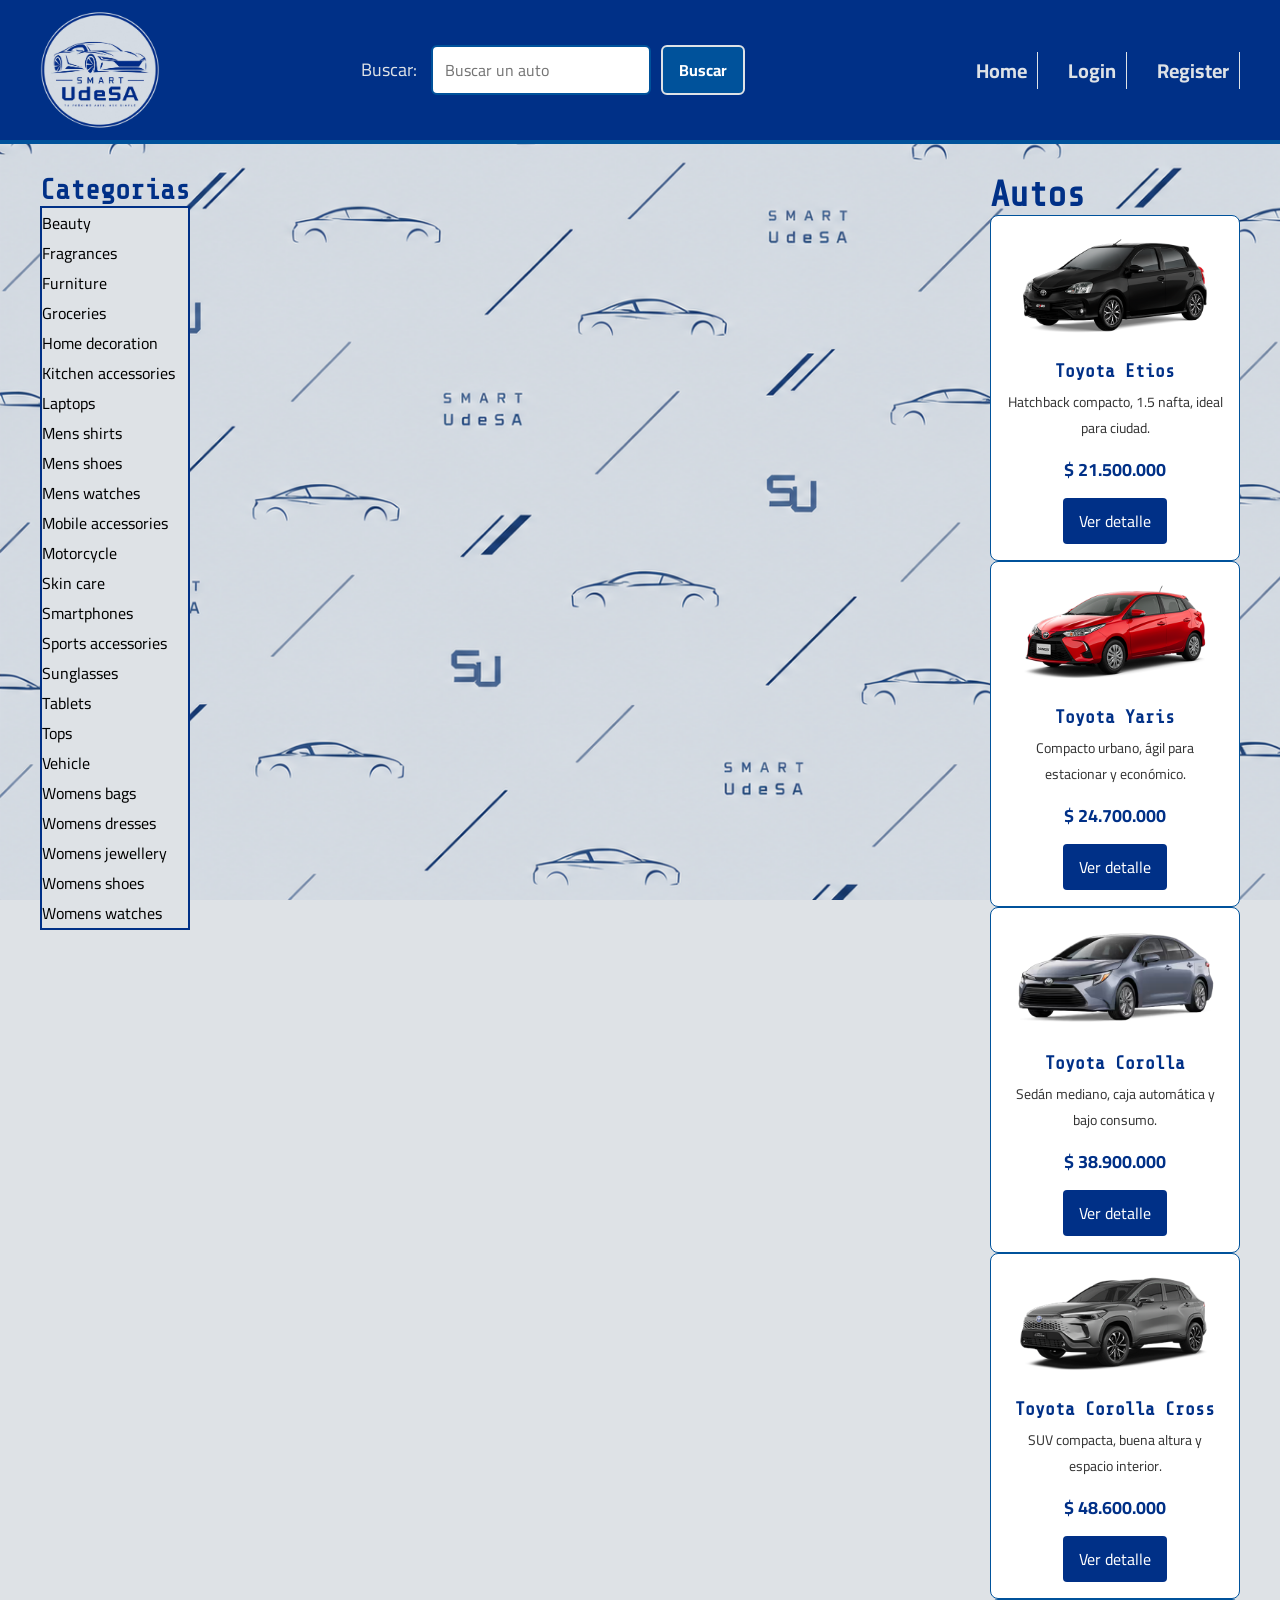
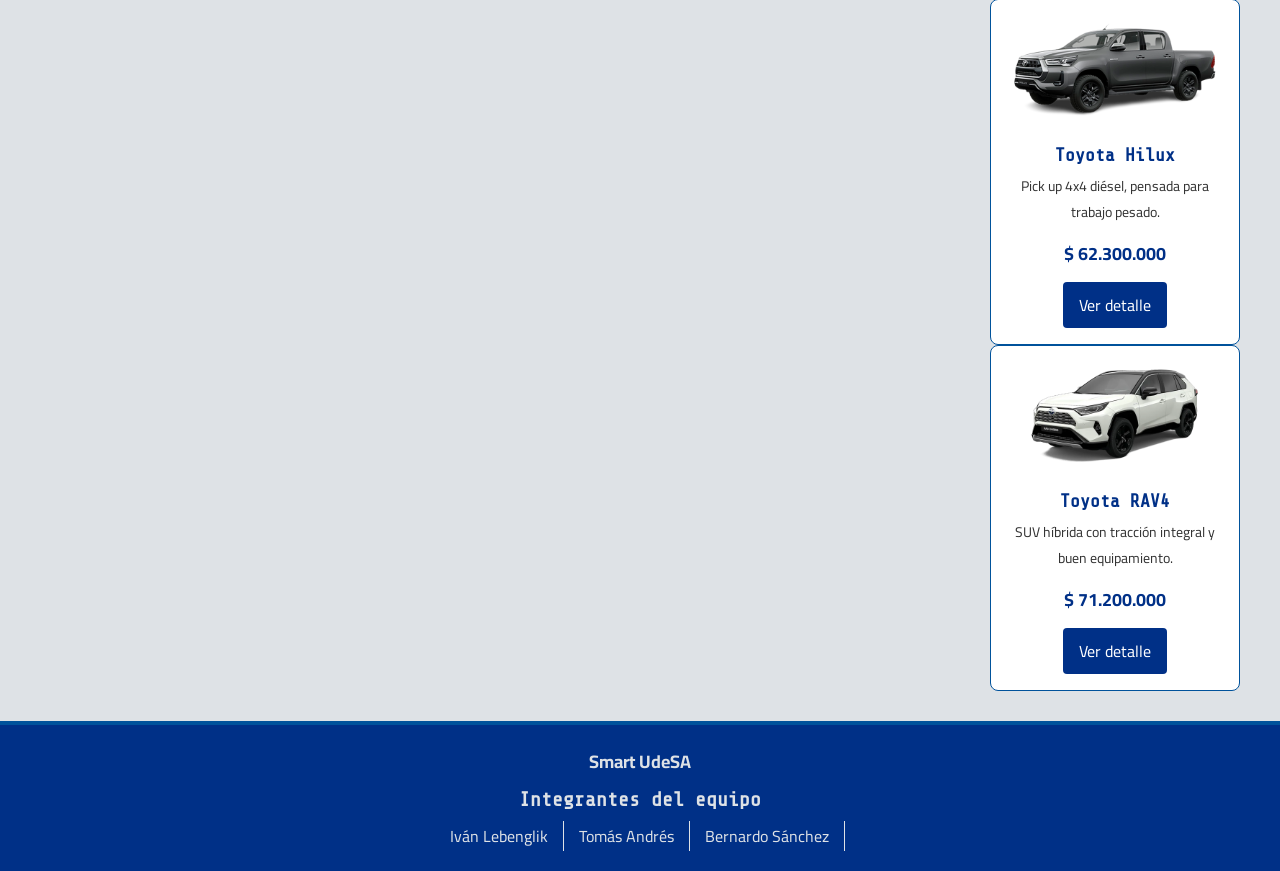
==== category.html @ da3c1d5a "arreglos minimos" ====
<!DOCTYPE html>
<html lang="es">

<head>
    <meta charset="UTF-8">
    <meta name="viewport" content="width=device-width, initial-scale=1.0">
    <title>Autos | Smart UdeSA</title>
    <link rel="preconnect" href="https://fonts.googleapis.com">
    <link rel="preconnect" href="https://fonts.gstatic.com" crossorigin>
    <link href="https://fonts.googleapis.com/css2?family=Cairo:wght@400;700&amp;family=Share+Tech+Mono&amp;display=swap" rel="stylesheet">
    <link rel="stylesheet" href="./css/styles.css">
</head>

<body>

    <header>

        <a class="logo" href="./index.html">
            <img src="./img/logoSmart.png" alt="Smart UdeSA">
        </a>

        <form class="buscador" action="./search-results.html" method="GET">
            <div>
                <label for="busqueda">Buscar:</label>
                <input id="busqueda" type="text" name="busqueda" value="" placeholder="Buscar un auto">
            </div>
            <div>
                <button type="submit">Buscar</button>
            </div>
        </form>

        <nav class="menu-principal">
            <ul>
                <li><a href="./index.html">Home</a></li>
                <li><a href="./login.html">Login</a></li>
                <li><a href="./register.html">Register</a></li>
            </ul>
        </nav>

    </header>

    <main>

        <aside>

            <nav class="nav-categorias">

                <h2>Categorias</h2>

                <ul class="menu-categorias">
                    <li><a href="./category.html">Beauty</a></li>
                    <li><a href="./category.html">Fragrances</a></li>
                    <li><a href="./category.html">Furniture</a></li>
                    <li><a href="./category.html">Groceries</a></li>
                    <li><a href="./category.html">Home decoration</a></li>
                    <li><a href="./category.html">Kitchen accessories</a></li>
                    <li><a href="./category.html">Laptops</a></li>
                    <li><a href="./category.html">Mens shirts</a></li>
                    <li><a href="./category.html">Mens shoes</a></li>
                    <li><a href="./category.html">Mens watches</a></li>
                    <li><a href="./category.html">Mobile accessories</a></li>
                    <li><a href="./category.html">Motorcycle</a></li>
                    <li><a href="./category.html">Skin care</a></li>
                    <li><a href="./category.html">Smartphones</a></li>
                    <li><a href="./category.html">Sports accessories</a></li>
                    <li><a href="./category.html">Sunglasses</a></li>
                    <li><a href="./category.html">Tablets</a></li>
                    <li><a href="./category.html">Tops</a></li>
                    <li><a href="./category.html">Vehicle</a></li>
                    <li><a href="./category.html">Womens bags</a></li>
                    <li><a href="./category.html">Womens dresses</a></li>
                    <li><a href="./category.html">Womens jewellery</a></li>
                    <li><a href="./category.html">Womens shoes</a></li>
                    <li><a href="./category.html">Womens watches</a></li>
                </ul>

            </nav>

        </aside>

        <section class="categoria">

            <h1>Autos</h1>

            <div class="grilla-productos">

                <article class="producto">
                    <img src="./img/etios.png" alt="Toyota Etios">
                    <h3>Toyota Etios</h3>
                    <p class="descripcion">Hatchback compacto, 1.5 nafta, ideal para ciudad.</p>
                    <p class="precio">$ 21.500.000</p>
                    <a class="ver-detalle" href="./product.html">Ver detalle</a>
                </article>

                <article class="producto">
                    <img src="./img/yaris.png" alt="Toyota Yaris">
                    <h3>Toyota Yaris</h3>
                    <p class="descripcion">Compacto urbano, ágil para estacionar y económico.</p>
                    <p class="precio">$ 24.700.000</p>
                    <a class="ver-detalle" href="./product.html">Ver detalle</a>
                </article>

                <article class="producto">
                    <img src="./img/corolla.png" alt="Toyota Corolla">
                    <h3>Toyota Corolla</h3>
                    <p class="descripcion">Sedán mediano, caja automática y bajo consumo.</p>
                    <p class="precio">$ 38.900.000</p>
                    <a class="ver-detalle" href="./product.html">Ver detalle</a>
                </article>

                <article class="producto">
                    <img src="./img/corolla-cross.png" alt="Toyota Corolla Cross">
                    <h3>Toyota Corolla Cross</h3>
                    <p class="descripcion">SUV compacta, buena altura y espacio interior.</p>
                    <p class="precio">$ 48.600.000</p>
                    <a class="ver-detalle" href="./product.html">Ver detalle</a>
                </article>

                <article class="producto">
                    <img src="./img/hilux.png" alt="Toyota Hilux">
                    <h3>Toyota Hilux</h3>
                    <p class="descripcion">Pick up 4x4 diésel, pensada para trabajo pesado.</p>
                    <p class="precio">$ 62.300.000</p>
                    <a class="ver-detalle" href="./product.html">Ver detalle</a>
                </article>

                <article class="producto">
                    <img src="./img/rav4.png" alt="Toyota RAV4">
                    <h3>Toyota RAV4</h3>
                    <p class="descripcion">SUV híbrida con tracción integral y buen equipamiento.</p>
                    <p class="precio">$ 71.200.000</p>
                    <a class="ver-detalle" href="./product.html">Ver detalle</a>
                </article>

            </div>

        </section>

    </main>

    <footer>

        <p>Smart UdeSA</p>

        <h2>Integrantes del equipo</h2>

        <ul class="integrantes">
            <li>Iván Lebenglik</li>
            <li>Tomás Andrés</li>
            <li>Bernardo Sánchez</li>
        </ul>

    </footer>

</body>

</html>
---- css/styles.css ----
/* 1. Reset y base (Ivan) */

* {
    box-sizing: border-box;
    margin: 0;
    padding: 0;
}

ul,
ol {
    list-style: none;
}

li {
    list-style: none;
}

a {
    text-decoration: none;
    color: #000;
}

body {
    font-family: "Cairo", sans-serif;
    font-size: 16px;
    color: #333333;
    background-color: #dee2e6;
    background-image: url("../img/backSmartUdesa.png");
    background-repeat: no-repeat;
    background-size: cover;
    background-attachment: fixed;
}

h1,
h2,
h3 {
    font-family: "Share Tech Mono", monospace;
    color: #003087;
}

h1 {
    font-size: 36px;
}

h2 {
    font-size: 28px;
}

h3 {
    font-size: 20px;
}

main {
    display: flex;
    flex-direction: row;
    flex-wrap: wrap;
    justify-content: space-between;
    padding: 30px 40px;
}

/* 2. Header y nav superior (Ivan) */

header {
    display: flex;
    flex-direction: row;
    flex-wrap: wrap;
    justify-content: space-between;
    align-items: center;
    padding: 10px 40px;
    background-color: #003087;
    border-bottom: 4px solid #00529B;
}

.logo img {
    display: block;
    width: 120px;
    height: 120px;
}

.menu-principal ul {
    display: flex;
    flex-direction: row;
    justify-content: flex-end;
}

.menu-principal li {
    margin-left: 20px;
    border-right: 1px solid #dee2e6;
}

.menu-principal a {
    padding: 0 10px;
    color: #dee2e6;
    font-size: 20px;
    font-weight: bold;
}

.buscador {
    display: flex;
    flex-direction: row;
    align-items: center;
}

.buscador label {
    margin-right: 10px;
    color: #dee2e6;
    font-size: 18px;
}

.buscador input {
    width: 220px;
    padding: 8px 12px;
    border: 2px solid #00529B;
    border-radius: 6px;
    font-family: "Cairo", sans-serif;
    font-size: 16px;
}

.buscador button {
    margin-left: 10px;
    padding: 8px 16px;
    background-color: #00529B;
    color: #ffffff;
    border: 2px solid #dee2e6;
    border-radius: 6px;
    font-family: "Cairo", sans-serif;
    font-size: 16px;
    font-weight: bold;
}

/* 3. Menu de categorias (Tomas) */

/* 4. Footer (Ivan) */

footer {
    display: flex;
    flex-direction: column;
    align-items: center;
    padding: 20px 40px;
    background-color: #003087;
    color: #dee2e6;
    border-top: 4px solid #00529B;
}

footer p {
    font-size: 18px;
    font-weight: bold;
}

footer h2 {
    margin: 10px 0;
    color: #dee2e6;
    font-size: 20px;
}

.integrantes {
    display: flex;
    flex-direction: row;
    flex-wrap: wrap;
    justify-content: center;
}

.integrantes li {
    padding: 0 15px;
    border-right: 1px solid #dee2e6;
}

/* 5. Tarjeta de producto (Bernardo) */
.producto {
    background-color: #ffffff;
    border: 1px solid #00529B;
    border-radius: 8px;
    padding: 16px;
    width: 250px;
    text-align: center;
}

.producto img {
    width: 100%;
    border-radius: 4px;
}

.producto h3 {
    color: #003087;
    font-size: 18px;
    margin-top: 12px;
    margin-bottom: 8px;
}

.producto .descripcion {
    color: #333333;
    font-size: 14px;
    margin-bottom: 12px;
}

.producto .precio {
    color: #003087;
    font-size: 18px;
    font-weight: bold;
    margin-bottom: 12px;
}

.producto .ver-detalle {
    display: inline-block;
    background-color: #003087;
    color: #ffffff;
    padding: 8px 16px;
    border-radius: 4px;
    text-decoration: none;
}

/* 6. Home (Ivan) */

.contenido-home {
    width: 78%;
}

.productos-aleatorios,
.mas-vendidos {
    width: 100%;
    margin-bottom: 40px;
}

.productos-aleatorios h2,
.mas-vendidos h2 {
    margin-bottom: 20px;
    padding-bottom: 10px;
    border-bottom: 2px solid #003087;
}

.grilla-home {
    display: flex;
    flex-direction: row;
    flex-wrap: wrap;
    justify-content: space-between;
}

.grilla-home article {
    margin-bottom: 30px;
}

/* 7. Categoria y busqueda (Bernardo) */

/* 8. Detalle de producto (Tomas) */

/* 9. Login y registro (Tomas) */

.button{
    font-size: 20px;
    padding: 8px 16px;
}

.login{
width: 400px;
margin: 150px auto;
padding: 30px;
 justify-content: center;
 align-items: center;
 font-size: 20px;
 background-color: #dee2e6;
 border: solid #003087;

}

.login-field{
   width: 100%;
   border: 2px solid #003087;
   padding: 12px;
   margin: 15px 0;
   box-sizing: border-box;
}

.login-field2{
width: 100%;
     margin: 15px 0;
  
}

.register{
width: 400px;
    margin: 150px auto;
    padding: 30px;
    text-align: left;
    font-size: 20px;
   background-color: #dee2e6;
    border: solid  #003087;
}

.register-field{
     width: 100%;
     border: 2px solid  #003087;
     padding: 12px;
     margin: 15px 0;
     box-sizing: border-box;
}

.register-field2{
width: 100%;
     margin: 15px 0;
   
}

.producto1{
    display: flex;
    margin: 15px;
    width: 1180px;
    justify-content: space-around;
    flex-wrap: wrap;
    flex-direction: row;
    padding: 50px;

}

.menu-categorias{
    background-color: #dee2e6;
    border: 2px solid #003087;
}


/* ========== RESPONSIVE (siempre al final) ========== */
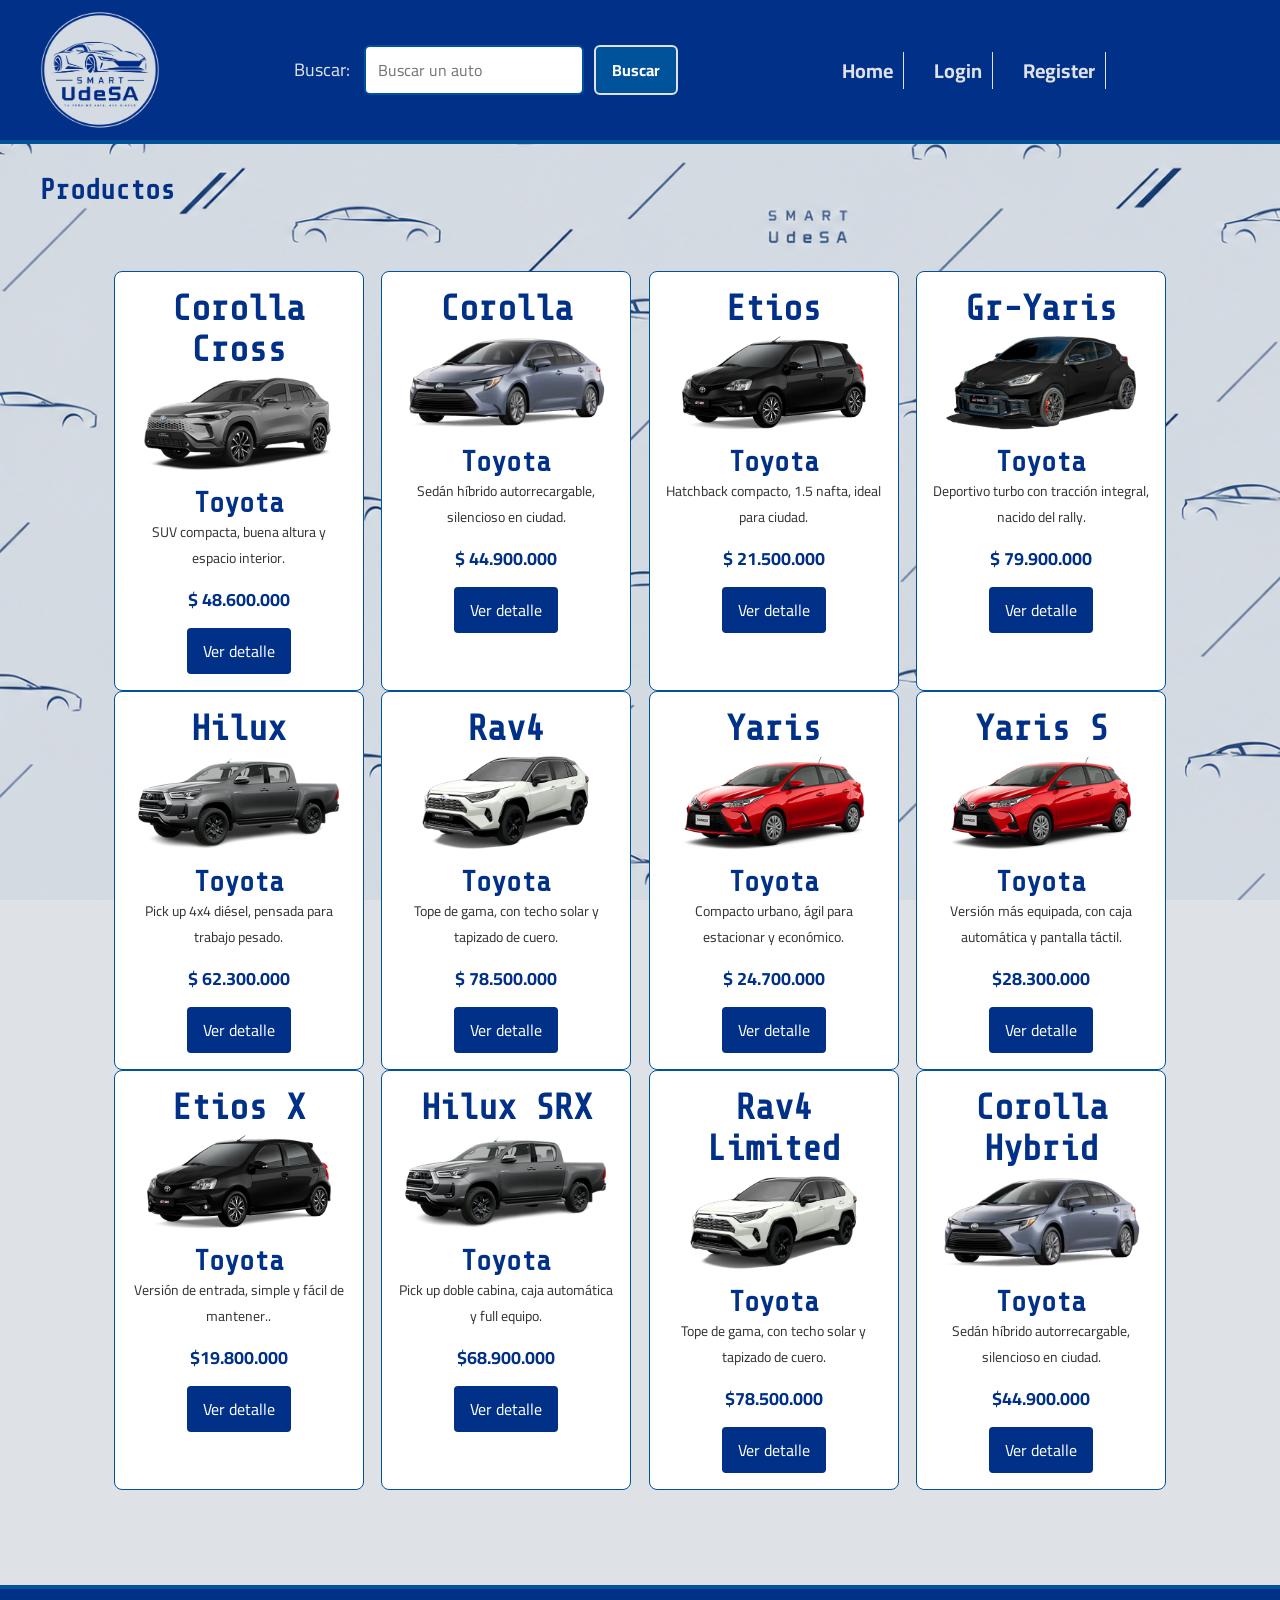
==== commit 2595dde6: "product-category" ====
--- a/category.html
+++ b/category.html
@@ -1,25 +1,20 @@
-<!DOCTYPE html>
-<html lang="es">
-
-<head>
-    <meta charset="UTF-8">
-    <meta name="viewport" content="width=device-width, initial-scale=1.0">
-    <title>Autos | Smart UdeSA</title>
-    <link rel="preconnect" href="https://fonts.googleapis.com">
+<!doctype html>
+<html lang="en">
+  <head>
+    <meta charset="UTF-8" />
+    <meta name="viewport" content="width=device-width, initial-scale=1.0" />
+    <link rel="stylesheet" href="./css/styles.css"/>
+     <link rel="preconnect" href="https://fonts.googleapis.com">
     <link rel="preconnect" href="https://fonts.gstatic.com" crossorigin>
     <link href="https://fonts.googleapis.com/css2?family=Cairo:wght@400;700&amp;family=Share+Tech+Mono&amp;display=swap" rel="stylesheet">
-    <link rel="stylesheet" href="./css/styles.css">
-</head>
-
-<body>
-
+    <title>Category | Smart UdeSA</title>
+  </head>
+  <body>
     <header>
-
-        <a class="logo" href="./index.html">
-            <img src="./img/logoSmart.png" alt="Smart UdeSA">
-        </a>
-
-        <form class="buscador" action="./search-results.html" method="GET">
+       <a class="logo" href="./index.html">
+        <img class="logo1" src="./img/logoSmart.png" alt="Smart UdeSA" />
+      </a>
+       <form class="buscador" action="./search-results.html" method="GET">
             <div>
                 <label for="busqueda">Buscar:</label>
                 <input id="busqueda" type="text" name="busqueda" value="" placeholder="Buscar un auto">
@@ -29,7 +24,7 @@
             </div>
         </form>
 
-        <nav class="menu-principal">
+   <nav class="menu-principal">
             <ul>
                 <li><a href="./index.html">Home</a></li>
                 <li><a href="./login.html">Login</a></li>
@@ -37,121 +32,133 @@
             </ul>
         </nav>
 
+          <li></li>
+        </ul>
+      </nav>
+    
     </header>
 
     <main>
 
-        <aside>
+      <h2>Productos</h2>
 
-            <nav class="nav-categorias">
+      <section class="producto1">
+      <article class="producto">
+        <h1>Corolla Cross</h1>
+        <img src="./img/corolla-cross.png" alt="Corolla Cross" />
+        <h2>Toyota</h2>
+        <p class="descripcion">
+          SUV compacta, buena altura y espacio interior.
+        </p>
+        <p class="precio">$ 48.600.000</p>
+        <a class="ver-detalle" href="./product.html">Ver detalle</a>
+      </article>
 
-                <h2>Categorias</h2>
+      <article class="producto">
+        <h1>Corolla</h1>
+        <img src="./img/corolla.png" alt="Corolla" />
+        <h2>Toyota</h2>
+        <p class="descripcion">
+          Sedán híbrido autorrecargable, silencioso en ciudad.
+        </p>
+        <p class="precio">$ 44.900.000</p>
+        <a class="ver-detalle" href="./product.html">Ver detalle</a>
+      </article>
 
-                <ul class="menu-categorias">
-                    <li><a href="./category.html">Beauty</a></li>
-                    <li><a href="./category.html">Fragrances</a></li>
-                    <li><a href="./category.html">Furniture</a></li>
-                    <li><a href="./category.html">Groceries</a></li>
-                    <li><a href="./category.html">Home decoration</a></li>
-                    <li><a href="./category.html">Kitchen accessories</a></li>
-                    <li><a href="./category.html">Laptops</a></li>
-                    <li><a href="./category.html">Mens shirts</a></li>
-                    <li><a href="./category.html">Mens shoes</a></li>
-                    <li><a href="./category.html">Mens watches</a></li>
-                    <li><a href="./category.html">Mobile accessories</a></li>
-                    <li><a href="./category.html">Motorcycle</a></li>
-                    <li><a href="./category.html">Skin care</a></li>
-                    <li><a href="./category.html">Smartphones</a></li>
-                    <li><a href="./category.html">Sports accessories</a></li>
-                    <li><a href="./category.html">Sunglasses</a></li>
-                    <li><a href="./category.html">Tablets</a></li>
-                    <li><a href="./category.html">Tops</a></li>
-                    <li><a href="./category.html">Vehicle</a></li>
-                    <li><a href="./category.html">Womens bags</a></li>
-                    <li><a href="./category.html">Womens dresses</a></li>
-                    <li><a href="./category.html">Womens jewellery</a></li>
-                    <li><a href="./category.html">Womens shoes</a></li>
-                    <li><a href="./category.html">Womens watches</a></li>
-                </ul>
-
-            </nav>
-
-        </aside>
-
-        <section class="categoria">
-
-            <h1>Autos</h1>
-
-            <div class="grilla-productos">
-
-                <article class="producto">
-                    <img src="./img/etios.png" alt="Toyota Etios">
-                    <h3>Toyota Etios</h3>
-                    <p class="descripcion">Hatchback compacto, 1.5 nafta, ideal para ciudad.</p>
+<article class="producto">
+      <h1>Etios</h1>
+      <img src="./img/etios.png" alt="Etios"/>
+      <h2>Toyota</h2>
+          <p class="descripcion">Hatchback compacto, 1.5 nafta, ideal para ciudad.</p>
                     <p class="precio">$ 21.500.000</p>
                     <a class="ver-detalle" href="./product.html">Ver detalle</a>
                 </article>
 
+<article class="producto">
+      <h1>Gr-Yaris</h1>
+      <img src="./img/gr-yaris.png" alt="gr-Yaris" />
+      <h2>Toyota</h2>
+       <p class="descripcion">Deportivo turbo con tracción integral, nacido del rally.</p>
+                    <p class="precio">$ 79.900.000</p>
+                    <a class="ver-detalle" href="./product.html">Ver detalle</a>
+                </article>
+
                 <article class="producto">
-                    <img src="./img/yaris.png" alt="Toyota Yaris">
-                    <h3>Toyota Yaris</h3>
-                    <p class="descripcion">Compacto urbano, ágil para estacionar y económico.</p>
+      <h1>Hilux</h1>
+      <img src="./img/hilux.png" alt="Hilux" />
+      <h2>Toyota</h2>
+    <p class="descripcion">Pick up 4x4 diésel, pensada para trabajo pesado.</p>
+                    <p class="precio">$ 62.300.000</p>
+                    <a class="ver-detalle" href="./product.html">Ver detalle</a>
+                </article>
+
+                  <article class="producto">
+      <h1>Rav4</h1>
+      <img src="./img/rav4.png" alt="Rav4"/>
+      <h2>Toyota</h2>
+<p class="descripcion">Tope de gama, con techo solar y tapizado de cuero.</p>
+                    <p class="precio">$ 78.500.000</p>
+                    <a class="ver-detalle" href="./product.html">Ver detalle</a>
+                    </article>
+
+         <article class="producto">
+      <h1>Yaris</h1>
+      <img src="./img/yaris.png" alt="Yaris"/>
+      <h2>Toyota</h2>
+       <p class="descripcion">Compacto urbano, ágil para estacionar y económico.</p>
                     <p class="precio">$ 24.700.000</p>
                     <a class="ver-detalle" href="./product.html">Ver detalle</a>
                 </article>
 
                 <article class="producto">
-                    <img src="./img/corolla.png" alt="Toyota Corolla">
-                    <h3>Toyota Corolla</h3>
-                    <p class="descripcion">Sedán mediano, caja automática y bajo consumo.</p>
-                    <p class="precio">$ 38.900.000</p>
-                    <a class="ver-detalle" href="./product.html">Ver detalle</a>
+                  <h1>Yaris S</h1>
+                  <img src="./img/yaris.png"/>
+                  <h2>Toyota</h2>
+                  <p class="descripcion">Versión más equipada, con caja automática y pantalla táctil.</p>
+                  <p class="precio">$28.300.000</p>
+                  <a class="ver-detalle" href="./product.html">Ver detalle</a>
                 </article>
 
-                <article class="producto">
-                    <img src="./img/corolla-cross.png" alt="Toyota Corolla Cross">
-                    <h3>Toyota Corolla Cross</h3>
-                    <p class="descripcion">SUV compacta, buena altura y espacio interior.</p>
-                    <p class="precio">$ 48.600.000</p>
-                    <a class="ver-detalle" href="./product.html">Ver detalle</a>
+                   <article class="producto">
+                  <h1>Etios X</h1>
+                  <img src="./img/etios.png"/>
+                  <h2>Toyota</h2>
+                  <p class="descripcion">Versión de entrada, simple y fácil de mantener..</p>
+                  <p class="precio">$19.800.000</p>
+                  <a class="ver-detalle" href="./product.html">Ver detalle</a>
                 </article>
 
-                <article class="producto">
-                    <img src="./img/hilux.png" alt="Toyota Hilux">
-                    <h3>Toyota Hilux</h3>
-                    <p class="descripcion">Pick up 4x4 diésel, pensada para trabajo pesado.</p>
-                    <p class="precio">$ 62.300.000</p>
-                    <a class="ver-detalle" href="./product.html">Ver detalle</a>
+                   <article class="producto">
+                  <h1>Hilux SRX</h1>
+                  <img src="./img/hilux.png"/>
+                  <h2>Toyota</h2>
+                  <p class="descripcion">Pick up doble cabina, caja automática y full equipo.</p>
+                  <p class="precio">$68.900.000</p>
+                  <a class="ver-detalle" href="./product.html">Ver detalle</a>
                 </article>
 
-                <article class="producto">
-                    <img src="./img/rav4.png" alt="Toyota RAV4">
-                    <h3>Toyota RAV4</h3>
-                    <p class="descripcion">SUV híbrida con tracción integral y buen equipamiento.</p>
-                    <p class="precio">$ 71.200.000</p>
-                    <a class="ver-detalle" href="./product.html">Ver detalle</a>
+                 <article class="producto">
+                  <h1>Rav4 Limited</h1>
+                  <img src="./img/rav4.png"/>
+                  <h2>Toyota</h2>
+                  <p class="descripcion">Tope de gama, con techo solar y tapizado de cuero.</p>
+                  <p class="precio">$78.500.000</p>
+                  <a class="ver-detalle" href="./product.html">Ver detalle</a>
                 </article>
 
-            </div>
+                 <article class="producto">
+                  <h1>Corolla Hybrid</h1>
+                  <img src="./img/corolla.png"/>
+                  <h2>Toyota</h2>
+                  <p class="descripcion">Sedán híbrido autorrecargable, silencioso en ciudad.</p>
+                  <p class="precio">$44.900.000</p>
+                  <a class="ver-detalle" href="./product.html">Ver detalle</a>
+                </article>
 
-        </section>
+                </section>
 
     </main>
 
-    <footer>
-
-        <p>Smart UdeSA</p>
-
-        <h2>Integrantes del equipo</h2>
-
-        <ul class="integrantes">
-            <li>Iván Lebenglik</li>
-            <li>Tomás Andrés</li>
-            <li>Bernardo Sánchez</li>
-        </ul>
-
-    </footer>
-
-</body>
-
+    <footer></footer>
+  </body>
 </html>
--- a/css/styles.css
+++ b/css/styles.css
@@ -317,4 +317,5 @@
 }
 
 
+
 /* ========== RESPONSIVE (siempre al final) ========== */
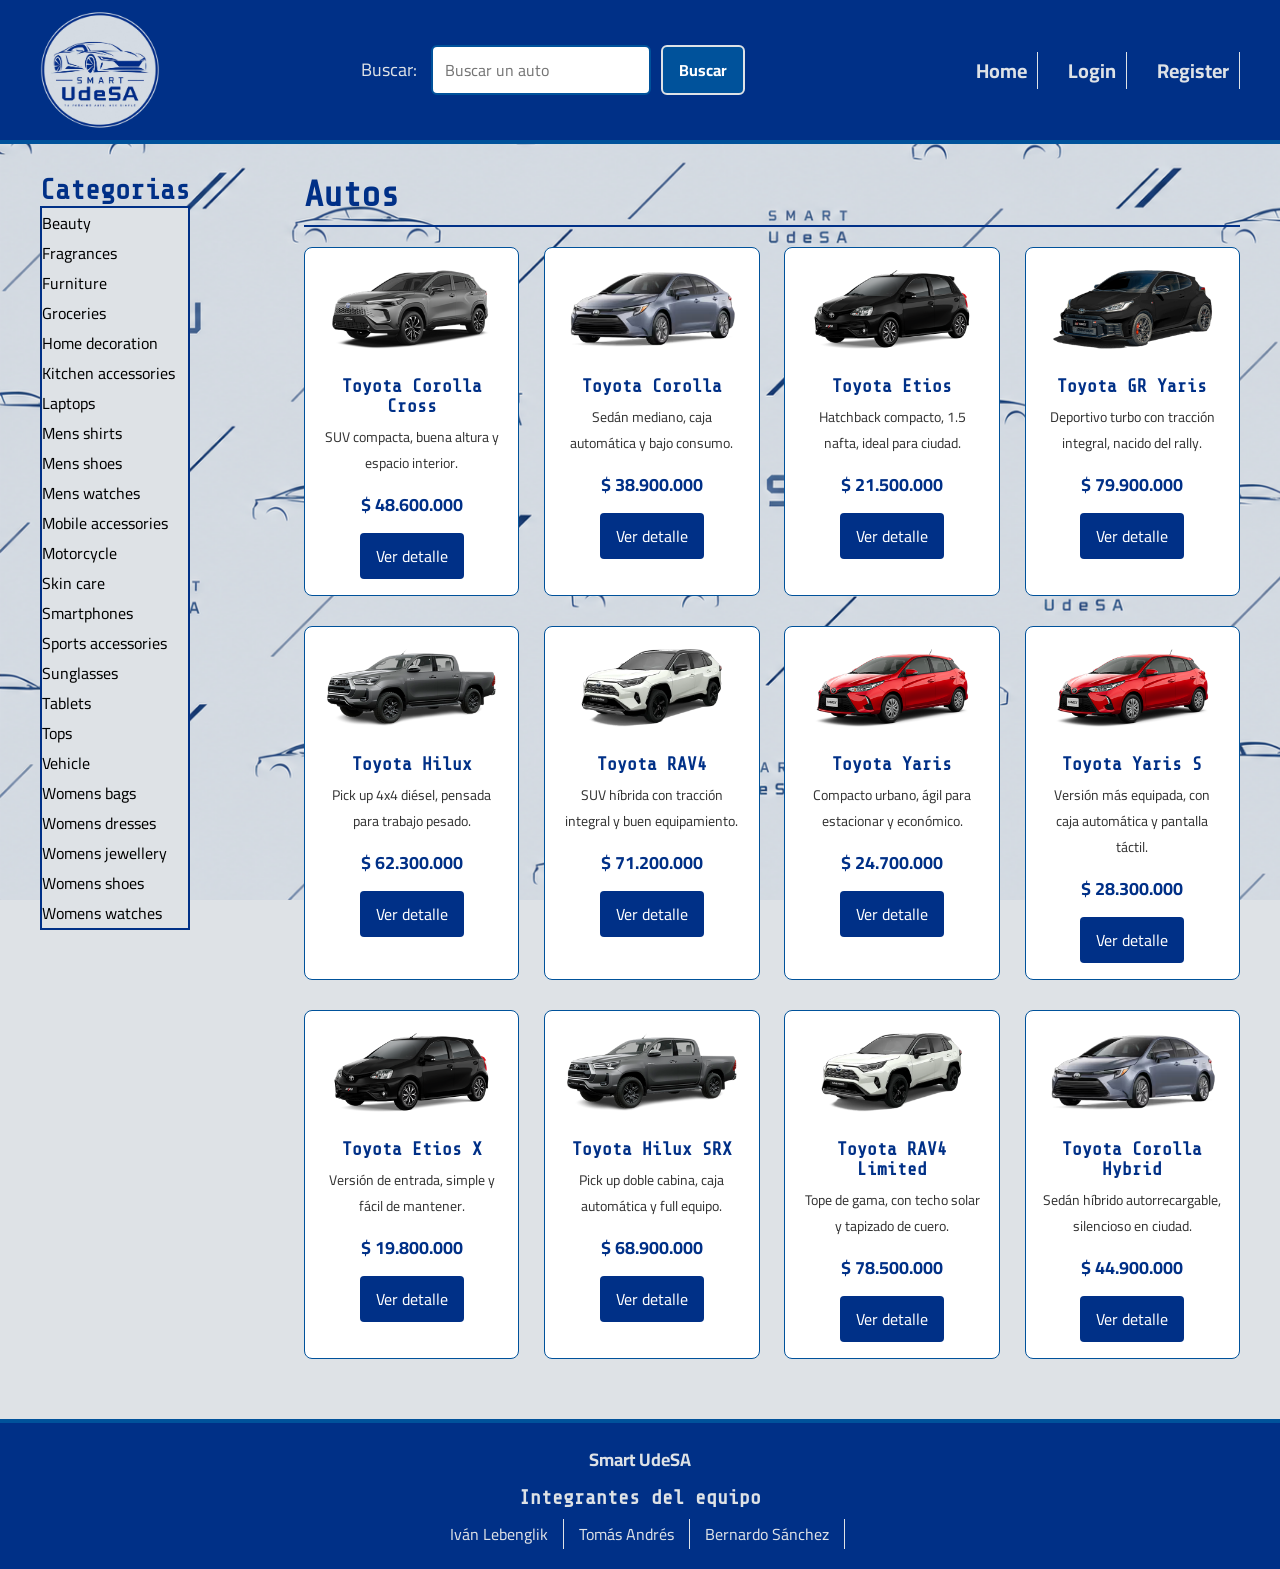
==== commit 807b5bfb: "menu de categorias en category y arreglos de consigna" ====
--- a/category.html
+++ b/category.html
@@ -1,20 +1,25 @@
-<!doctype html>
-<html lang="en">
-  <head>
-    <meta charset="UTF-8" />
-    <meta name="viewport" content="width=device-width, initial-scale=1.0" />
-    <link rel="stylesheet" href="./css/styles.css"/>
-     <link rel="preconnect" href="https://fonts.googleapis.com">
+<!DOCTYPE html>
+<html lang="es">
+
+<head>
+    <meta charset="UTF-8">
+    <meta name="viewport" content="width=device-width, initial-scale=1.0">
+    <title>Autos | Smart UdeSA</title>
+    <link rel="preconnect" href="https://fonts.googleapis.com">
     <link rel="preconnect" href="https://fonts.gstatic.com" crossorigin>
     <link href="https://fonts.googleapis.com/css2?family=Cairo:wght@400;700&amp;family=Share+Tech+Mono&amp;display=swap" rel="stylesheet">
-    <title>Category | Smart UdeSA</title>
-  </head>
-  <body>
+    <link rel="stylesheet" href="./css/styles.css">
+</head>
+
+<body>
+
     <header>
-       <a class="logo" href="./index.html">
-        <img class="logo1" src="./img/logoSmart.png" alt="Smart UdeSA" />
-      </a>
-       <form class="buscador" action="./search-results.html" method="GET">
+
+        <a class="logo" href="./index.html">
+            <img src="./img/logo-smart.png" alt="Smart UdeSA">
+        </a>
+
+        <form class="buscador" action="./search-results.html" method="GET">
             <div>
                 <label for="busqueda">Buscar:</label>
                 <input id="busqueda" type="text" name="busqueda" value="" placeholder="Buscar un auto">
@@ -24,7 +29,7 @@
             </div>
         </form>
 
-   <nav class="menu-principal">
+        <nav class="menu-principal">
             <ul>
                 <li><a href="./index.html">Home</a></li>
                 <li><a href="./login.html">Login</a></li>
@@ -32,133 +37,169 @@
             </ul>
         </nav>
 
-          <li></li>
+    </header>
+
+    <main>
+
+        <aside>
+
+            <nav class="nav-categorias">
+
+                <h2>Categorias</h2>
+
+                <ul class="menu-categorias">
+                    <li><a href="./category.html">Beauty</a></li>
+                    <li><a href="./category.html">Fragrances</a></li>
+                    <li><a href="./category.html">Furniture</a></li>
+                    <li><a href="./category.html">Groceries</a></li>
+                    <li><a href="./category.html">Home decoration</a></li>
+                    <li><a href="./category.html">Kitchen accessories</a></li>
+                    <li><a href="./category.html">Laptops</a></li>
+                    <li><a href="./category.html">Mens shirts</a></li>
+                    <li><a href="./category.html">Mens shoes</a></li>
+                    <li><a href="./category.html">Mens watches</a></li>
+                    <li><a href="./category.html">Mobile accessories</a></li>
+                    <li><a href="./category.html">Motorcycle</a></li>
+                    <li><a href="./category.html">Skin care</a></li>
+                    <li><a href="./category.html">Smartphones</a></li>
+                    <li><a href="./category.html">Sports accessories</a></li>
+                    <li><a href="./category.html">Sunglasses</a></li>
+                    <li><a href="./category.html">Tablets</a></li>
+                    <li><a href="./category.html">Tops</a></li>
+                    <li><a href="./category.html">Vehicle</a></li>
+                    <li><a href="./category.html">Womens bags</a></li>
+                    <li><a href="./category.html">Womens dresses</a></li>
+                    <li><a href="./category.html">Womens jewellery</a></li>
+                    <li><a href="./category.html">Womens shoes</a></li>
+                    <li><a href="./category.html">Womens watches</a></li>
+                </ul>
+
+            </nav>
+
+        </aside>
+
+        <section class="categoria">
+
+            <h1>Autos</h1>
+
+            <div class="grilla-productos">
+
+                <article class="producto">
+                    <img src="./img/corolla-cross.png" alt="Toyota Corolla Cross">
+                    <h3>Toyota Corolla Cross</h3>
+                    <p class="descripcion">SUV compacta, buena altura y espacio interior.</p>
+                    <p class="precio">$ 48.600.000</p>
+                    <a class="ver-detalle" href="./product.html">Ver detalle</a>
+                </article>
+
+                <article class="producto">
+                    <img src="./img/corolla.png" alt="Toyota Corolla">
+                    <h3>Toyota Corolla</h3>
+                    <p class="descripcion">Sedán mediano, caja automática y bajo consumo.</p>
+                    <p class="precio">$ 38.900.000</p>
+                    <a class="ver-detalle" href="./product.html">Ver detalle</a>
+                </article>
+
+                <article class="producto">
+                    <img src="./img/etios.png" alt="Toyota Etios">
+                    <h3>Toyota Etios</h3>
+                    <p class="descripcion">Hatchback compacto, 1.5 nafta, ideal para ciudad.</p>
+                    <p class="precio">$ 21.500.000</p>
+                    <a class="ver-detalle" href="./product.html">Ver detalle</a>
+                </article>
+
+                <article class="producto">
+                    <img src="./img/gr-yaris.png" alt="Toyota GR Yaris">
+                    <h3>Toyota GR Yaris</h3>
+                    <p class="descripcion">Deportivo turbo con tracción integral, nacido del rally.</p>
+                    <p class="precio">$ 79.900.000</p>
+                    <a class="ver-detalle" href="./product.html">Ver detalle</a>
+                </article>
+
+                <article class="producto">
+                    <img src="./img/hilux.png" alt="Toyota Hilux">
+                    <h3>Toyota Hilux</h3>
+                    <p class="descripcion">Pick up 4x4 diésel, pensada para trabajo pesado.</p>
+                    <p class="precio">$ 62.300.000</p>
+                    <a class="ver-detalle" href="./product.html">Ver detalle</a>
+                </article>
+
+                <article class="producto">
+                    <img src="./img/rav4.png" alt="Toyota RAV4">
+                    <h3>Toyota RAV4</h3>
+                    <p class="descripcion">SUV híbrida con tracción integral y buen equipamiento.</p>
+                    <p class="precio">$ 71.200.000</p>
+                    <a class="ver-detalle" href="./product.html">Ver detalle</a>
+                </article>
+
+                <article class="producto">
+                    <img src="./img/yaris.png" alt="Toyota Yaris">
+                    <h3>Toyota Yaris</h3>
+                    <p class="descripcion">Compacto urbano, ágil para estacionar y económico.</p>
+                    <p class="precio">$ 24.700.000</p>
+                    <a class="ver-detalle" href="./product.html">Ver detalle</a>
+                </article>
+
+                <article class="producto">
+                    <img src="./img/yaris.png" alt="Toyota Yaris S">
+                    <h3>Toyota Yaris S</h3>
+                    <p class="descripcion">Versión más equipada, con caja automática y pantalla táctil.</p>
+                    <p class="precio">$ 28.300.000</p>
+                    <a class="ver-detalle" href="./product.html">Ver detalle</a>
+                </article>
+
+                <article class="producto">
+                    <img src="./img/etios.png" alt="Toyota Etios X">
+                    <h3>Toyota Etios X</h3>
+                    <p class="descripcion">Versión de entrada, simple y fácil de mantener.</p>
+                    <p class="precio">$ 19.800.000</p>
+                    <a class="ver-detalle" href="./product.html">Ver detalle</a>
+                </article>
+
+                <article class="producto">
+                    <img src="./img/hilux.png" alt="Toyota Hilux SRX">
+                    <h3>Toyota Hilux SRX</h3>
+                    <p class="descripcion">Pick up doble cabina, caja automática y full equipo.</p>
+                    <p class="precio">$ 68.900.000</p>
+                    <a class="ver-detalle" href="./product.html">Ver detalle</a>
+                </article>
+
+                <article class="producto">
+                    <img src="./img/rav4.png" alt="Toyota RAV4 Limited">
+                    <h3>Toyota RAV4 Limited</h3>
+                    <p class="descripcion">Tope de gama, con techo solar y tapizado de cuero.</p>
+                    <p class="precio">$ 78.500.000</p>
+                    <a class="ver-detalle" href="./product.html">Ver detalle</a>
+                </article>
+
+                <article class="producto">
+                    <img src="./img/corolla.png" alt="Toyota Corolla Hybrid">
+                    <h3>Toyota Corolla Hybrid</h3>
+                    <p class="descripcion">Sedán híbrido autorrecargable, silencioso en ciudad.</p>
+                    <p class="precio">$ 44.900.000</p>
+                    <a class="ver-detalle" href="./product.html">Ver detalle</a>
+                </article>
+
+            </div>
+
+        </section>
+
+    </main>
+
+    <footer>
+
+        <p>Smart UdeSA</p>
+
+        <h2>Integrantes del equipo</h2>
+
+        <ul class="integrantes">
+            <li>Iván Lebenglik</li>
+            <li>Tomás Andrés</li>
+            <li>Bernardo Sánchez</li>
         </ul>
-      </nav>
-    
-    </header>
-
-    <main>
-
-      <h2>Productos</h2>
-
-      <section class="producto1">
-      <article class="producto">
-        <h1>Corolla Cross</h1>
-        <img src="./img/corolla-cross.png" alt="Corolla Cross" />
-        <h2>Toyota</h2>
-        <p class="descripcion">
-          SUV compacta, buena altura y espacio interior.
-        </p>
-        <p class="precio">$ 48.600.000</p>
-        <a class="ver-detalle" href="./product.html">Ver detalle</a>
-      </article>
-
-      <article class="producto">
-        <h1>Corolla</h1>
-        <img src="./img/corolla.png" alt="Corolla" />
-        <h2>Toyota</h2>
-        <p class="descripcion">
-          Sedán híbrido autorrecargable, silencioso en ciudad.
-        </p>
-        <p class="precio">$ 44.900.000</p>
-        <a class="ver-detalle" href="./product.html">Ver detalle</a>
-      </article>
-
-<article class="producto">
-      <h1>Etios</h1>
-      <img src="./img/etios.png" alt="Etios"/>
-      <h2>Toyota</h2>
-          <p class="descripcion">Hatchback compacto, 1.5 nafta, ideal para ciudad.</p>
-                    <p class="precio">$ 21.500.000</p>
-                    <a class="ver-detalle" href="./product.html">Ver detalle</a>
-                </article>
-
-<article class="producto">
-      <h1>Gr-Yaris</h1>
-      <img src="./img/gr-yaris.png" alt="gr-Yaris" />
-      <h2>Toyota</h2>
-       <p class="descripcion">Deportivo turbo con tracción integral, nacido del rally.</p>
-                    <p class="precio">$ 79.900.000</p>
-                    <a class="ver-detalle" href="./product.html">Ver detalle</a>
-                </article>
-
-                <article class="producto">
-      <h1>Hilux</h1>
-      <img src="./img/hilux.png" alt="Hilux" />
-      <h2>Toyota</h2>
-    <p class="descripcion">Pick up 4x4 diésel, pensada para trabajo pesado.</p>
-                    <p class="precio">$ 62.300.000</p>
-                    <a class="ver-detalle" href="./product.html">Ver detalle</a>
-                </article>
-
-                  <article class="producto">
-      <h1>Rav4</h1>
-      <img src="./img/rav4.png" alt="Rav4"/>
-      <h2>Toyota</h2>
-<p class="descripcion">Tope de gama, con techo solar y tapizado de cuero.</p>
-                    <p class="precio">$ 78.500.000</p>
-                    <a class="ver-detalle" href="./product.html">Ver detalle</a>
-                    </article>
-
-         <article class="producto">
-      <h1>Yaris</h1>
-      <img src="./img/yaris.png" alt="Yaris"/>
-      <h2>Toyota</h2>
-       <p class="descripcion">Compacto urbano, ágil para estacionar y económico.</p>
-                    <p class="precio">$ 24.700.000</p>
-                    <a class="ver-detalle" href="./product.html">Ver detalle</a>
-                </article>
-
-                <article class="producto">
-                  <h1>Yaris S</h1>
-                  <img src="./img/yaris.png"/>
-                  <h2>Toyota</h2>
-                  <p class="descripcion">Versión más equipada, con caja automática y pantalla táctil.</p>
-                  <p class="precio">$28.300.000</p>
-                  <a class="ver-detalle" href="./product.html">Ver detalle</a>
-                </article>
-
-                   <article class="producto">
-                  <h1>Etios X</h1>
-                  <img src="./img/etios.png"/>
-                  <h2>Toyota</h2>
-                  <p class="descripcion">Versión de entrada, simple y fácil de mantener..</p>
-                  <p class="precio">$19.800.000</p>
-                  <a class="ver-detalle" href="./product.html">Ver detalle</a>
-                </article>
-
-                   <article class="producto">
-                  <h1>Hilux SRX</h1>
-                  <img src="./img/hilux.png"/>
-                  <h2>Toyota</h2>
-                  <p class="descripcion">Pick up doble cabina, caja automática y full equipo.</p>
-                  <p class="precio">$68.900.000</p>
-                  <a class="ver-detalle" href="./product.html">Ver detalle</a>
-                </article>
-
-                 <article class="producto">
-                  <h1>Rav4 Limited</h1>
-                  <img src="./img/rav4.png"/>
-                  <h2>Toyota</h2>
-                  <p class="descripcion">Tope de gama, con techo solar y tapizado de cuero.</p>
-                  <p class="precio">$78.500.000</p>
-                  <a class="ver-detalle" href="./product.html">Ver detalle</a>
-                </article>
-
-                 <article class="producto">
-                  <h1>Corolla Hybrid</h1>
-                  <img src="./img/corolla.png"/>
-                  <h2>Toyota</h2>
-                  <p class="descripcion">Sedán híbrido autorrecargable, silencioso en ciudad.</p>
-                  <p class="precio">$44.900.000</p>
-                  <a class="ver-detalle" href="./product.html">Ver detalle</a>
-                </article>
-
-                </section>
-
-    </main>
-
-    <footer></footer>
-  </body>
+
+    </footer>
+
+</body>
+
 </html>
--- a/css/styles.css
+++ b/css/styles.css
@@ -25,7 +25,7 @@
     font-size: 16px;
     color: #333333;
     background-color: #dee2e6;
-    background-image: url("../img/backSmartUdesa.png");
+    background-image: url("../img/fondo-smart.png");
     background-repeat: no-repeat;
     background-size: cover;
     background-attachment: fixed;
@@ -130,6 +130,11 @@
 
 /* 3. Menu de categorias (Tomas) */
 
+.menu-categorias {
+    background-color: #dee2e6;
+    border: 2px solid #003087;
+}
+
 /* 4. Footer (Ivan) */
 
 footer {
@@ -171,7 +176,7 @@
     border: 1px solid #00529B;
     border-radius: 8px;
     padding: 16px;
-    width: 250px;
+    width: 23%;
     text-align: center;
 }
 
@@ -241,81 +246,102 @@
 
 /* 7. Categoria y busqueda (Bernardo) */
 
+.categoria,
+.resultados {
+    width: 78%;
+}
+
+.categoria h1,
+.resultados h1 {
+    margin-bottom: 20px;
+    padding-bottom: 10px;
+    border-bottom: 2px solid #003087;
+}
+
+.grilla-productos {
+    display: flex;
+    flex-direction: row;
+    flex-wrap: wrap;
+    justify-content: space-between;
+}
+
+.grilla-productos .producto {
+    margin-bottom: 30px;
+}
+
 /* 8. Detalle de producto (Tomas) */
 
+.contenido-producto {
+    width: 78%;
+}
+
+.detalle-producto,
+.reviews {
+    background-color: #dee2e6;
+    border: 1px solid #003087;
+    border-radius: 8px;
+    padding: 20px;
+    margin: 20px;
+}
+
 /* 9. Login y registro (Tomas) */
 
-.button{
+.button {
     font-size: 20px;
     padding: 8px 16px;
 }
 
-.login{
-width: 400px;
-margin: 150px auto;
-padding: 30px;
- justify-content: center;
- align-items: center;
- font-size: 20px;
- background-color: #dee2e6;
- border: solid #003087;
-
-}
-
-.login-field{
-   width: 100%;
-   border: 2px solid #003087;
-   padding: 12px;
-   margin: 15px 0;
-   box-sizing: border-box;
-}
-
-.login-field2{
-width: 100%;
-     margin: 15px 0;
-  
-}
-
-.register{
-width: 400px;
-    margin: 150px auto;
-    padding: 30px;
-    text-align: left;
-    font-size: 20px;
-   background-color: #dee2e6;
-    border: solid  #003087;
-}
-
-.register-field{
-     width: 100%;
-     border: 2px solid  #003087;
-     padding: 12px;
-     margin: 15px 0;
-     box-sizing: border-box;
-}
-
-.register-field2{
-width: 100%;
-     margin: 15px 0;
-   
-}
-
-.producto1{
-    display: flex;
-    margin: 15px;
-    width: 1180px;
-    justify-content: space-around;
-    flex-wrap: wrap;
-    flex-direction: row;
-    padding: 50px;
-
-}
-
-.menu-categorias{
-    background-color: #dee2e6;
+.login {
+    width: 400px;
+    padding: 15px;
+    font-size: 20px;
+    background-color: #dee2e6;
+    border: 3px solid #003087;
+}
+
+.login-field {
+    width: 100%;
     border: 2px solid #003087;
-}
-
-
+    padding: 12px;
+    margin: 15px 0;
+}
+
+.login-accion {
+    width: 100%;
+    margin: 15px 0;
+}
+
+.register {
+    width: 400px;
+    padding: 15px;
+    font-size: 20px;
+    background-color: #dee2e6;
+    border: 3px solid #003087;
+}
+
+.formulario-centrado {
+    height: 80vh;
+    justify-content: center;
+    align-items: center;
+}
+
+.register-field {
+    width: 100%;
+    border: 2px solid #003087;
+    padding: 12px;
+    margin: 15px 0;
+}
+
+.register-accion {
+    width: 100%;
+    margin: 15px 0;
+}
 
 /* ========== RESPONSIVE (siempre al final) ========== */
+
+@media (max-width:420px){
+    
+}
+
+
+
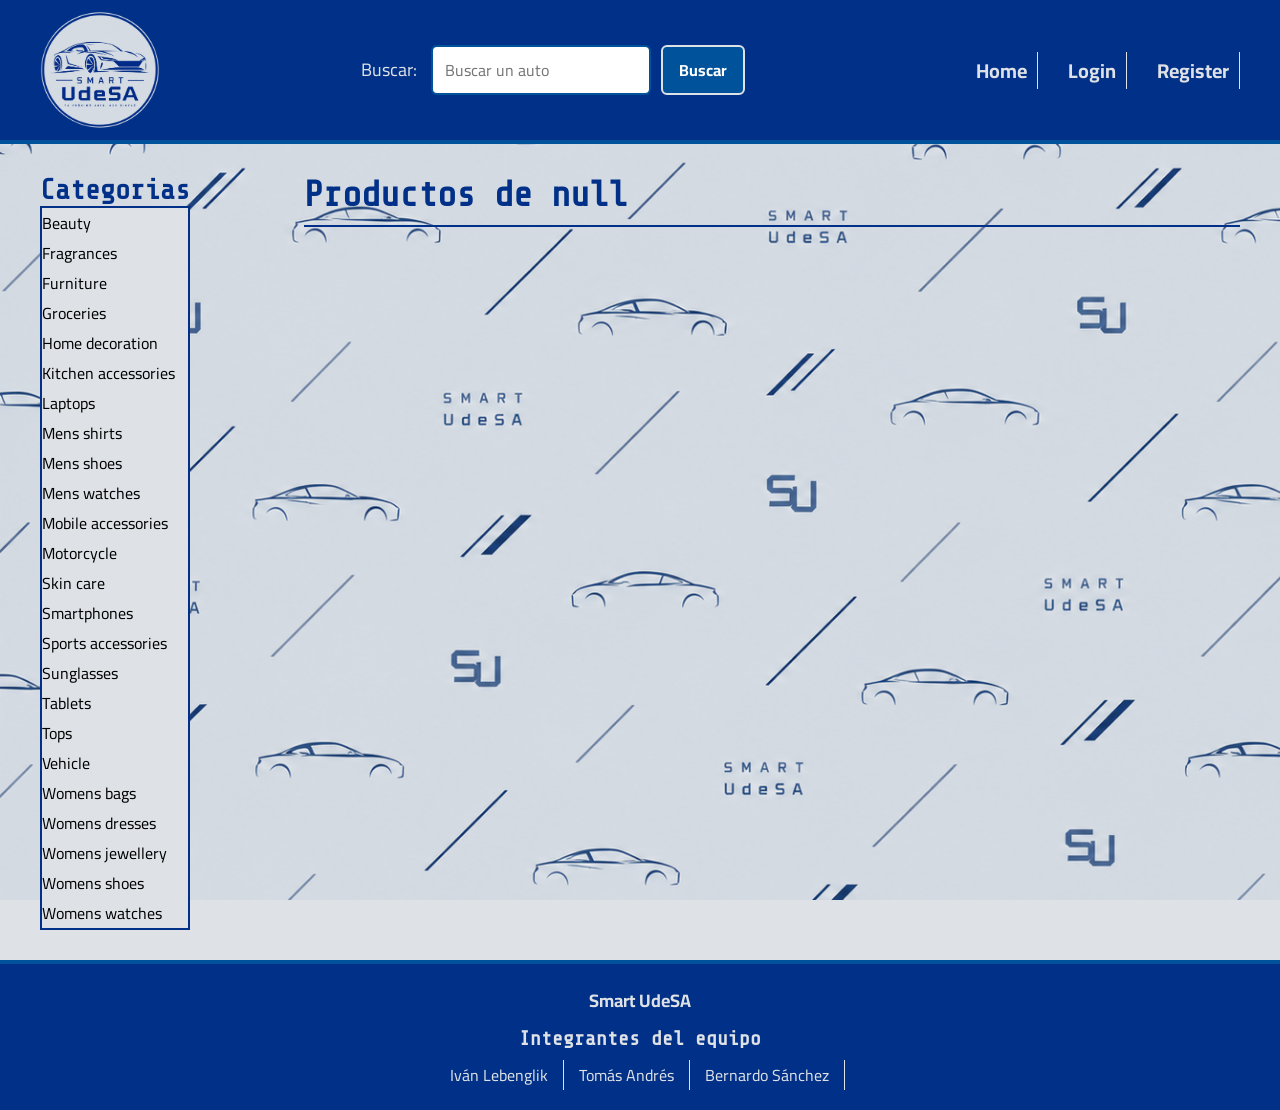
==== commit 83e95808: "category: fetch y productos de la categoria" ====
--- a/category.html
+++ b/category.html
@@ -80,105 +80,9 @@
 
         <section class="categoria">
 
-            <h1>Autos</h1>
+            <h1></h1>
 
             <div class="grilla-productos">
-
-                <article class="producto">
-                    <img src="./img/corolla-cross.png" alt="Toyota Corolla Cross">
-                    <h3>Toyota Corolla Cross</h3>
-                    <p class="descripcion">SUV compacta, buena altura y espacio interior.</p>
-                    <p class="precio">$ 48.600.000</p>
-                    <a class="ver-detalle" href="./product.html">Ver detalle</a>
-                </article>
-
-                <article class="producto">
-                    <img src="./img/corolla.png" alt="Toyota Corolla">
-                    <h3>Toyota Corolla</h3>
-                    <p class="descripcion">Sedán mediano, caja automática y bajo consumo.</p>
-                    <p class="precio">$ 38.900.000</p>
-                    <a class="ver-detalle" href="./product.html">Ver detalle</a>
-                </article>
-
-                <article class="producto">
-                    <img src="./img/etios.png" alt="Toyota Etios">
-                    <h3>Toyota Etios</h3>
-                    <p class="descripcion">Hatchback compacto, 1.5 nafta, ideal para ciudad.</p>
-                    <p class="precio">$ 21.500.000</p>
-                    <a class="ver-detalle" href="./product.html">Ver detalle</a>
-                </article>
-
-                <article class="producto">
-                    <img src="./img/gr-yaris.png" alt="Toyota GR Yaris">
-                    <h3>Toyota GR Yaris</h3>
-                    <p class="descripcion">Deportivo turbo con tracción integral, nacido del rally.</p>
-                    <p class="precio">$ 79.900.000</p>
-                    <a class="ver-detalle" href="./product.html">Ver detalle</a>
-                </article>
-
-                <article class="producto">
-                    <img src="./img/hilux.png" alt="Toyota Hilux">
-                    <h3>Toyota Hilux</h3>
-                    <p class="descripcion">Pick up 4x4 diésel, pensada para trabajo pesado.</p>
-                    <p class="precio">$ 62.300.000</p>
-                    <a class="ver-detalle" href="./product.html">Ver detalle</a>
-                </article>
-
-                <article class="producto">
-                    <img src="./img/rav4.png" alt="Toyota RAV4">
-                    <h3>Toyota RAV4</h3>
-                    <p class="descripcion">SUV híbrida con tracción integral y buen equipamiento.</p>
-                    <p class="precio">$ 71.200.000</p>
-                    <a class="ver-detalle" href="./product.html">Ver detalle</a>
-                </article>
-
-                <article class="producto">
-                    <img src="./img/yaris.png" alt="Toyota Yaris">
-                    <h3>Toyota Yaris</h3>
-                    <p class="descripcion">Compacto urbano, ágil para estacionar y económico.</p>
-                    <p class="precio">$ 24.700.000</p>
-                    <a class="ver-detalle" href="./product.html">Ver detalle</a>
-                </article>
-
-                <article class="producto">
-                    <img src="./img/yaris.png" alt="Toyota Yaris S">
-                    <h3>Toyota Yaris S</h3>
-                    <p class="descripcion">Versión más equipada, con caja automática y pantalla táctil.</p>
-                    <p class="precio">$ 28.300.000</p>
-                    <a class="ver-detalle" href="./product.html">Ver detalle</a>
-                </article>
-
-                <article class="producto">
-                    <img src="./img/etios.png" alt="Toyota Etios X">
-                    <h3>Toyota Etios X</h3>
-                    <p class="descripcion">Versión de entrada, simple y fácil de mantener.</p>
-                    <p class="precio">$ 19.800.000</p>
-                    <a class="ver-detalle" href="./product.html">Ver detalle</a>
-                </article>
-
-                <article class="producto">
-                    <img src="./img/hilux.png" alt="Toyota Hilux SRX">
-                    <h3>Toyota Hilux SRX</h3>
-                    <p class="descripcion">Pick up doble cabina, caja automática y full equipo.</p>
-                    <p class="precio">$ 68.900.000</p>
-                    <a class="ver-detalle" href="./product.html">Ver detalle</a>
-                </article>
-
-                <article class="producto">
-                    <img src="./img/rav4.png" alt="Toyota RAV4 Limited">
-                    <h3>Toyota RAV4 Limited</h3>
-                    <p class="descripcion">Tope de gama, con techo solar y tapizado de cuero.</p>
-                    <p class="precio">$ 78.500.000</p>
-                    <a class="ver-detalle" href="./product.html">Ver detalle</a>
-                </article>
-
-                <article class="producto">
-                    <img src="./img/corolla.png" alt="Toyota Corolla Hybrid">
-                    <h3>Toyota Corolla Hybrid</h3>
-                    <p class="descripcion">Sedán híbrido autorrecargable, silencioso en ciudad.</p>
-                    <p class="precio">$ 44.900.000</p>
-                    <a class="ver-detalle" href="./product.html">Ver detalle</a>
-                </article>
 
             </div>
 
@@ -199,7 +103,9 @@
         </ul>
 
     </footer>
-
+<script src="./js/category.js"></script>
+<script src="./js/saludo.js"></script>
+<script src="./js/logout.js"></script>
 </body>
 
-</html>
+</html>
--- a/css/styles.css
+++ b/css/styles.css
@@ -1,5 +1,3 @@
-/* 1. Reset y base (Ivan) */
-
 * {
     box-sizing: border-box;
     margin: 0;
@@ -57,8 +55,6 @@
     justify-content: space-between;
     padding: 30px 40px;
 }
-
-/* 2. Header y nav superior (Ivan) */
 
 header {
     display: flex;
@@ -128,14 +124,10 @@
     font-weight: bold;
 }
 
-/* 3. Menu de categorias (Tomas) */
-
 .menu-categorias {
     background-color: #dee2e6;
     border: 2px solid #003087;
 }
-
-/* 4. Footer (Ivan) */
 
 footer {
     display: flex;
@@ -170,7 +162,6 @@
     border-right: 1px solid #dee2e6;
 }
 
-/* 5. Tarjeta de producto (Bernardo) */
 .producto {
     background-color: #ffffff;
     border: 1px solid #00529B;
@@ -214,8 +205,6 @@
     text-decoration: none;
 }
 
-/* 6. Home (Ivan) */
-
 .contenido-home {
     width: 78%;
 }
@@ -244,8 +233,6 @@
     margin-bottom: 30px;
 }
 
-/* 7. Categoria y busqueda (Bernardo) */
-
 .categoria,
 .resultados {
     width: 78%;
@@ -269,10 +256,12 @@
     margin-bottom: 30px;
 }
 
-/* 8. Detalle de producto (Tomas) */
-
 .contenido-producto {
     width: 78%;
+}
+
+.detalle-producto img {
+    width: 60%;
 }
 
 .detalle-producto,
@@ -284,8 +273,6 @@
     margin: 20px;
 }
 
-/* 9. Login y registro (Tomas) */
-
 .button {
     font-size: 20px;
     padding: 8px 16px;
@@ -337,11 +324,192 @@
     margin: 15px 0;
 }
 
-/* ========== RESPONSIVE (siempre al final) ========== */
-
-@media (max-width:420px){
-    
-}
-
-
-
+@media (max-width: 768px) {
+
+    main {
+        padding: 20px;
+    }
+
+}
+
+@media (max-width: 450px) {
+
+    main {
+        padding: 20px 10px;
+    }
+
+    h1 {
+        font-size: 28px;
+    }
+
+    h2 {
+        font-size: 24px;
+    }
+
+}
+
+@media (max-width: 768px) {
+
+    header {
+        padding: 10px 20px;
+    }
+
+    .logo {
+        order: 1;
+    }
+
+    .menu-principal {
+        order: 2;
+    }
+
+    .buscador {
+        order: 3;
+        width: 100%;
+        justify-content: center;
+        margin-top: 10px;
+    }
+
+    .logo img {
+        width: 90px;
+        height: 90px;
+    }
+
+}
+
+@media (max-width: 450px) {
+
+    header {
+        flex-direction: column;
+        padding: 10px;
+    }
+
+    .logo img {
+        width: 70px;
+        height: 70px;
+    }
+
+    .menu-principal {
+        margin-top: 10px;
+    }
+
+    .menu-principal li {
+        margin-left: 0;
+    }
+
+    .menu-principal a {
+        font-size: 18px;
+    }
+
+    .buscador input {
+        width: 150px;
+    }
+
+}
+
+@media (max-width: 768px) {
+
+    aside {
+        width: 100%;
+        margin-bottom: 20px;
+    }
+
+    .menu-categorias {
+        display: flex;
+        flex-direction: row;
+        flex-wrap: wrap;
+    }
+
+    .menu-categorias li {
+        width: 25%;
+        padding: 2px 5px;
+    }
+
+}
+
+@media (max-width: 450px) {
+
+    .menu-categorias li {
+        width: 50%;
+    }
+
+}
+
+@media (max-width: 450px) {
+
+    footer {
+        padding: 20px 10px;
+    }
+
+}
+
+@media (max-width: 768px) {
+
+    .producto {
+        width: 48%;
+    }
+
+}
+
+@media (max-width: 450px) {
+
+    .producto {
+        width: 100%;
+    }
+
+}
+
+@media (max-width: 768px) {
+
+    .contenido-home {
+        width: 100%;
+    }
+
+}
+
+@media (max-width: 768px) {
+
+    .categoria,
+    .resultados {
+        width: 100%;
+    }
+
+}
+
+@media (max-width: 768px) {
+
+    .contenido-producto {
+        width: 100%;
+    }
+
+    .detalle-producto img {
+        width: 80%;
+    }
+
+    .detalle-producto,
+    .reviews {
+        margin: 20px 0;
+    }
+
+}
+
+@media (max-width: 450px) {
+
+    .detalle-producto img {
+        width: 100%;
+    }
+
+    .detalle-producto,
+    .reviews {
+        padding: 15px;
+    }
+
+}
+
+@media (max-width: 450px) {
+
+    .login,
+    .register {
+        width: 100%;
+    }
+
+}
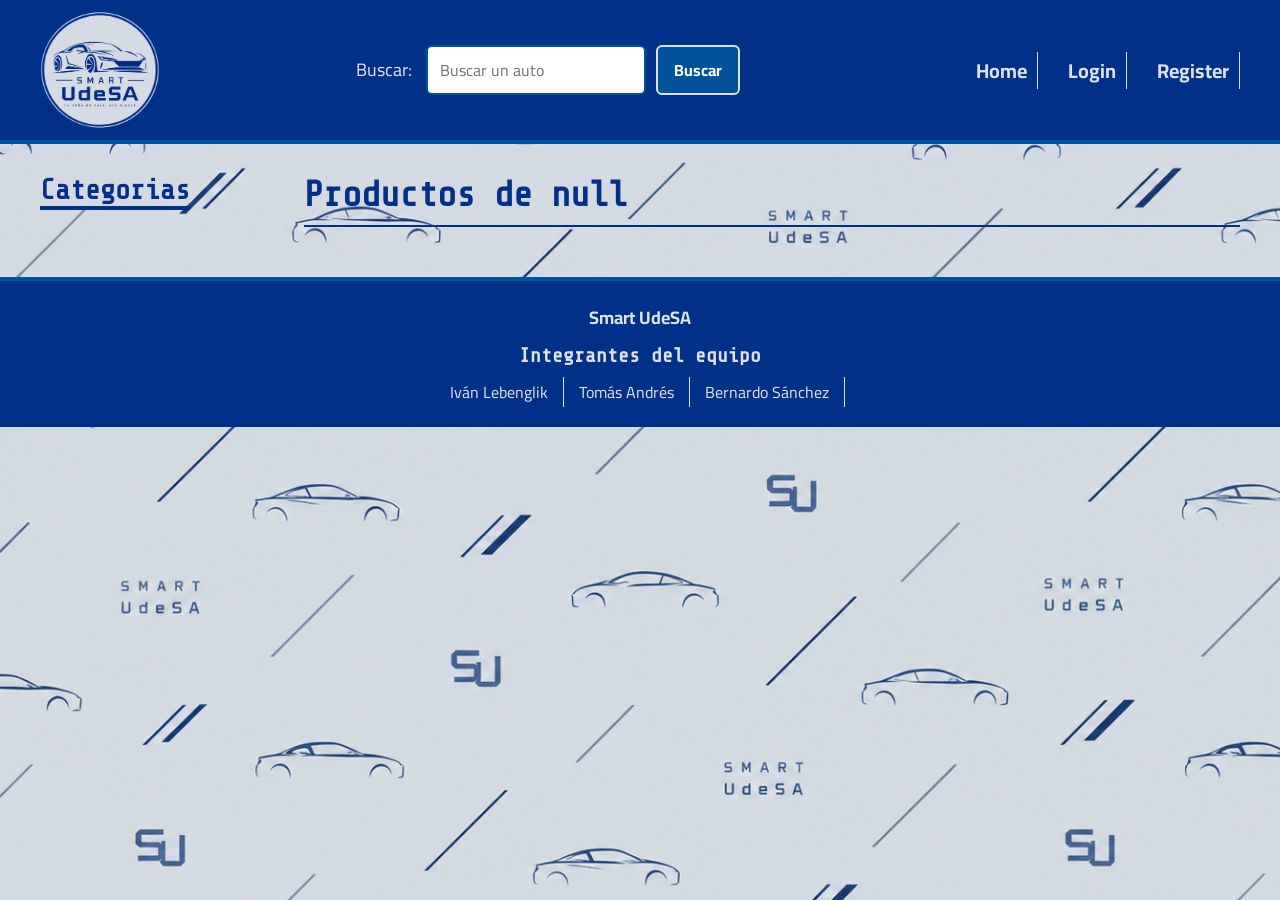
==== commit 729a4111: "js del home, buscador y menu de categorias" ====
--- a/category.html
+++ b/category.html
@@ -4,7 +4,7 @@
 <head>
     <meta charset="UTF-8">
     <meta name="viewport" content="width=device-width, initial-scale=1.0">
-    <title>Autos | Smart UdeSA</title>
+    <title>Categoría | Smart UdeSA</title>
     <link rel="preconnect" href="https://fonts.googleapis.com">
     <link rel="preconnect" href="https://fonts.gstatic.com" crossorigin>
     <link href="https://fonts.googleapis.com/css2?family=Cairo:wght@400;700&amp;family=Share+Tech+Mono&amp;display=swap" rel="stylesheet">
@@ -27,13 +27,16 @@
             <div>
                 <button type="submit">Buscar</button>
             </div>
+            <p class="error-buscador"></p>
         </form>
 
         <nav class="menu-principal">
             <ul>
                 <li><a href="./index.html">Home</a></li>
-                <li><a href="./login.html">Login</a></li>
-                <li><a href="./register.html">Register</a></li>
+                <li class="item-login"><a href="./login.html">Login</a></li>
+                <li class="item-register"><a href="./register.html">Register</a></li>
+                <li class="item-bienvenida"></li>
+                <li class="item-logout"><a href="#">Logout</a></li>
             </ul>
         </nav>
 
@@ -48,30 +51,6 @@
                 <h2>Categorias</h2>
 
                 <ul class="menu-categorias">
-                    <li><a href="./category.html">Beauty</a></li>
-                    <li><a href="./category.html">Fragrances</a></li>
-                    <li><a href="./category.html">Furniture</a></li>
-                    <li><a href="./category.html">Groceries</a></li>
-                    <li><a href="./category.html">Home decoration</a></li>
-                    <li><a href="./category.html">Kitchen accessories</a></li>
-                    <li><a href="./category.html">Laptops</a></li>
-                    <li><a href="./category.html">Mens shirts</a></li>
-                    <li><a href="./category.html">Mens shoes</a></li>
-                    <li><a href="./category.html">Mens watches</a></li>
-                    <li><a href="./category.html">Mobile accessories</a></li>
-                    <li><a href="./category.html">Motorcycle</a></li>
-                    <li><a href="./category.html">Skin care</a></li>
-                    <li><a href="./category.html">Smartphones</a></li>
-                    <li><a href="./category.html">Sports accessories</a></li>
-                    <li><a href="./category.html">Sunglasses</a></li>
-                    <li><a href="./category.html">Tablets</a></li>
-                    <li><a href="./category.html">Tops</a></li>
-                    <li><a href="./category.html">Vehicle</a></li>
-                    <li><a href="./category.html">Womens bags</a></li>
-                    <li><a href="./category.html">Womens dresses</a></li>
-                    <li><a href="./category.html">Womens jewellery</a></li>
-                    <li><a href="./category.html">Womens shoes</a></li>
-                    <li><a href="./category.html">Womens watches</a></li>
                 </ul>
 
             </nav>
@@ -103,9 +82,11 @@
         </ul>
 
     </footer>
-<script src="./js/category.js"></script>
-<script src="./js/saludo.js"></script>
-<script src="./js/logout.js"></script>
+    <script src="./js/category.js"></script>
+    <script src="./js/saludo.js"></script>
+    <script src="./js/logout.js"></script>
+    <script src="./js/buscador.js"></script>
+    <script src="./js/categorias.js"></script>
 </body>
 
 </html>
--- a/css/styles.css
+++ b/css/styles.css
@@ -124,6 +124,17 @@
     font-weight: bold;
 }
 
+.error-buscador {
+    margin-left: 10px;
+    color: #ffffff;
+}
+
+.item-bienvenida {
+    padding: 0 10px;
+    color: #dee2e6;
+    font-size: 20px;
+}
+
 .menu-categorias {
     background-color: #dee2e6;
     border: 2px solid #003087;
@@ -209,14 +220,14 @@
     width: 78%;
 }
 
-.productos-aleatorios,
-.mas-vendidos {
+.celulares,
+.accesorios {
     width: 100%;
     margin-bottom: 40px;
 }
 
-.productos-aleatorios h2,
-.mas-vendidos h2 {
+.celulares h2,
+.accesorios h2 {
     margin-bottom: 20px;
     padding-bottom: 10px;
     border-bottom: 2px solid #003087;
@@ -307,6 +318,8 @@
 }
 
 .formulario-centrado {
+    display: flex;
+    width: 78%;
     height: 80vh;
     justify-content: center;
     align-items: center;
@@ -505,6 +518,14 @@
 
 }
 
+@media (max-width: 768px) {
+
+    .formulario-centrado {
+        width: 100%;
+    }
+
+}
+
 @media (max-width: 450px) {
 
     .login,
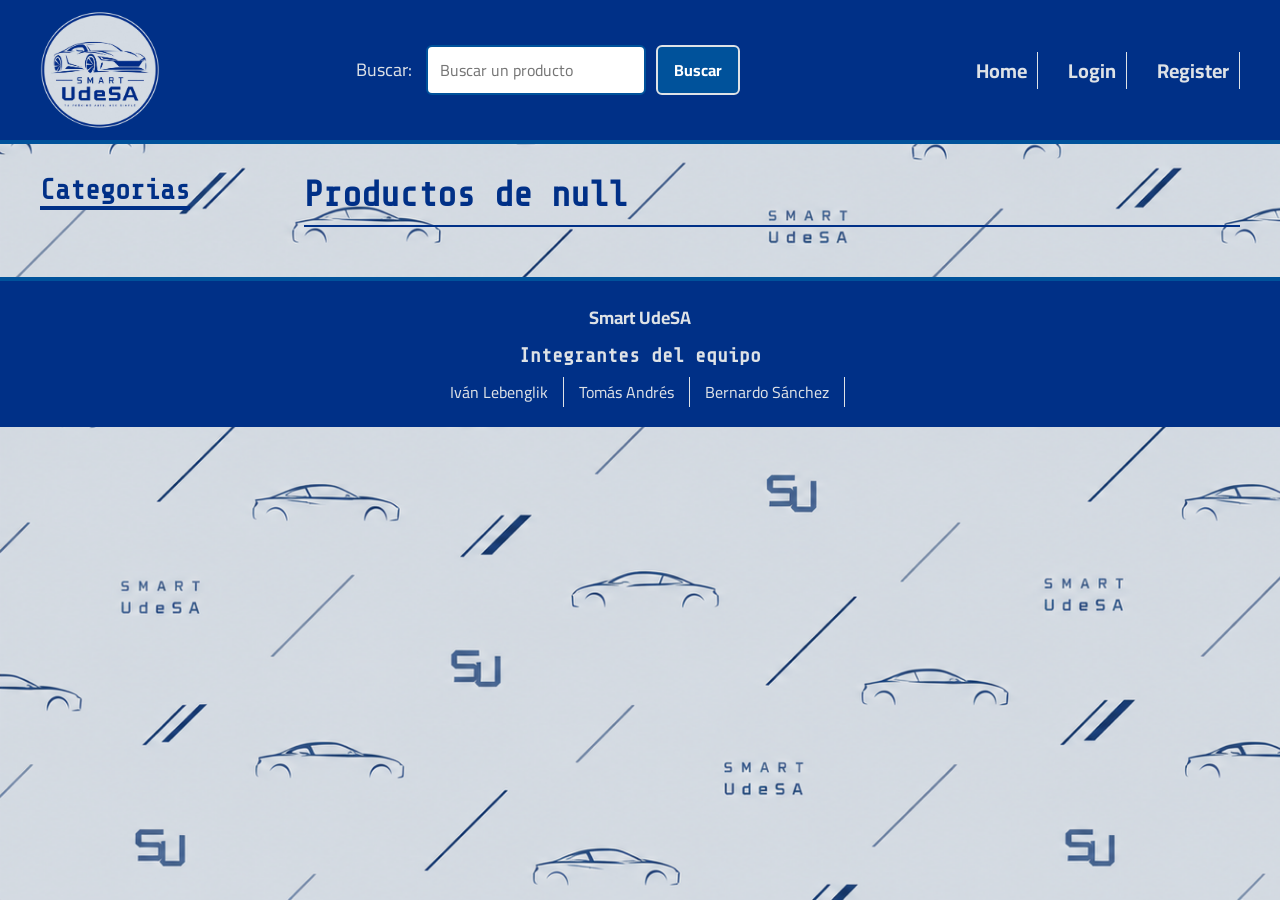
==== commit 4e512429: "cambkio placeholder" ====
--- a/category.html
+++ b/category.html
@@ -22,7 +22,7 @@
         <form class="buscador" action="./search-results.html" method="GET">
             <div>
                 <label for="busqueda">Buscar:</label>
-                <input id="busqueda" type="text" name="busqueda" value="" placeholder="Buscar un auto">
+                <input id="busqueda" type="text" name="busqueda" value="" placeholder="Buscar un producto">
             </div>
             <div>
                 <button type="submit">Buscar</button>
